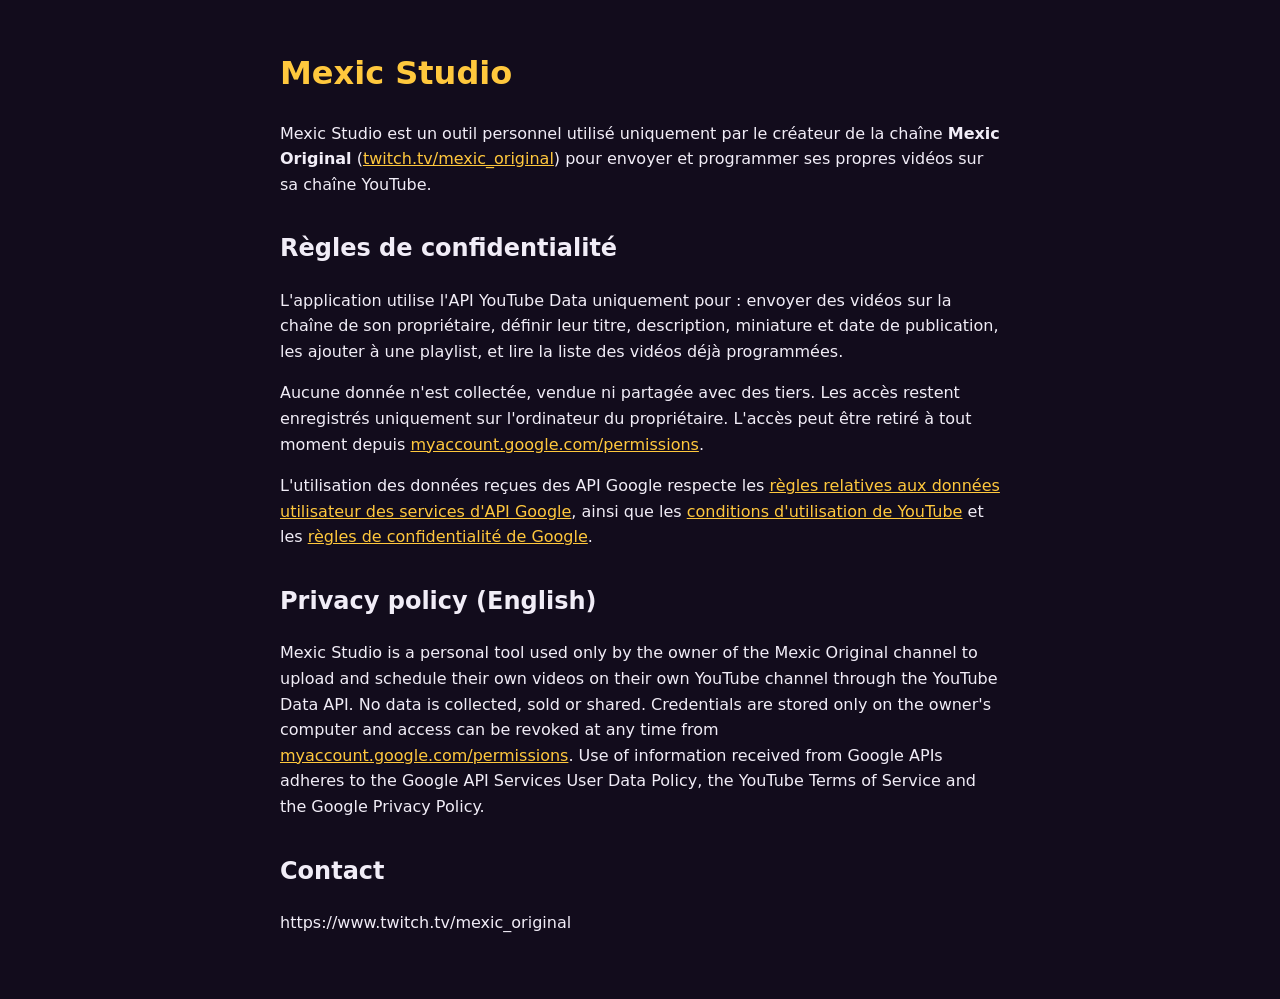
==== index.html @ 648860d4 "Add files via upload" ====
<!doctype html>
<html lang="fr">
<head>
<meta charset="utf-8">
<meta name="viewport" content="width=device-width, initial-scale=1">
<title>Mexic Studio – Confidentialité</title>
<style>
  body { margin: 0; background: #120c1c; color: #f1edf7; font: 16px/1.6 system-ui, sans-serif; }
  main { max-width: 720px; margin: 0 auto; padding: 48px 20px; }
  h1 { color: #FFC83D; margin-top: 0; }
  h2 { margin-top: 32px; }
  a { color: #FFC83D; }
</style>
</head>
<body>
<main>
  <h1>Mexic Studio</h1>
  <p>Mexic Studio est un outil personnel utilisé uniquement par le créateur de la chaîne
     <strong>Mexic Original</strong> (<a href="https://www.twitch.tv/mexic_original">twitch.tv/mexic_original</a>)
     pour envoyer et programmer ses propres vidéos sur sa chaîne YouTube.</p>

  <h2>Règles de confidentialité</h2>
  <p>L'application utilise l'API YouTube Data uniquement pour : envoyer des vidéos sur la chaîne de son propriétaire,
     définir leur titre, description, miniature et date de publication, les ajouter à une playlist,
     et lire la liste des vidéos déjà programmées.</p>
  <p>Aucune donnée n'est collectée, vendue ni partagée avec des tiers. Les accès restent enregistrés
     uniquement sur l'ordinateur du propriétaire. L'accès peut être retiré à tout moment depuis
     <a href="https://myaccount.google.com/permissions">myaccount.google.com/permissions</a>.</p>
  <p>L'utilisation des données reçues des API Google respecte les
     <a href="https://developers.google.com/terms/api-services-user-data-policy">règles relatives aux données utilisateur des services d'API Google</a>,
     ainsi que les <a href="https://www.youtube.com/t/terms">conditions d'utilisation de YouTube</a>
     et les <a href="https://policies.google.com/privacy">règles de confidentialité de Google</a>.</p>

  <h2>Privacy policy (English)</h2>
  <p>Mexic Studio is a personal tool used only by the owner of the Mexic Original channel to upload and schedule
     their own videos on their own YouTube channel through the YouTube Data API. No data is collected, sold or shared.
     Credentials are stored only on the owner's computer and access can be revoked at any time from
     <a href="https://myaccount.google.com/permissions">myaccount.google.com/permissions</a>.
     Use of information received from Google APIs adheres to the Google API Services User Data Policy,
     the YouTube Terms of Service and the Google Privacy Policy.</p>

  <h2>Contact</h2>
  <p>https://www.twitch.tv/mexic_original</p>
</main>
</body>
</html>
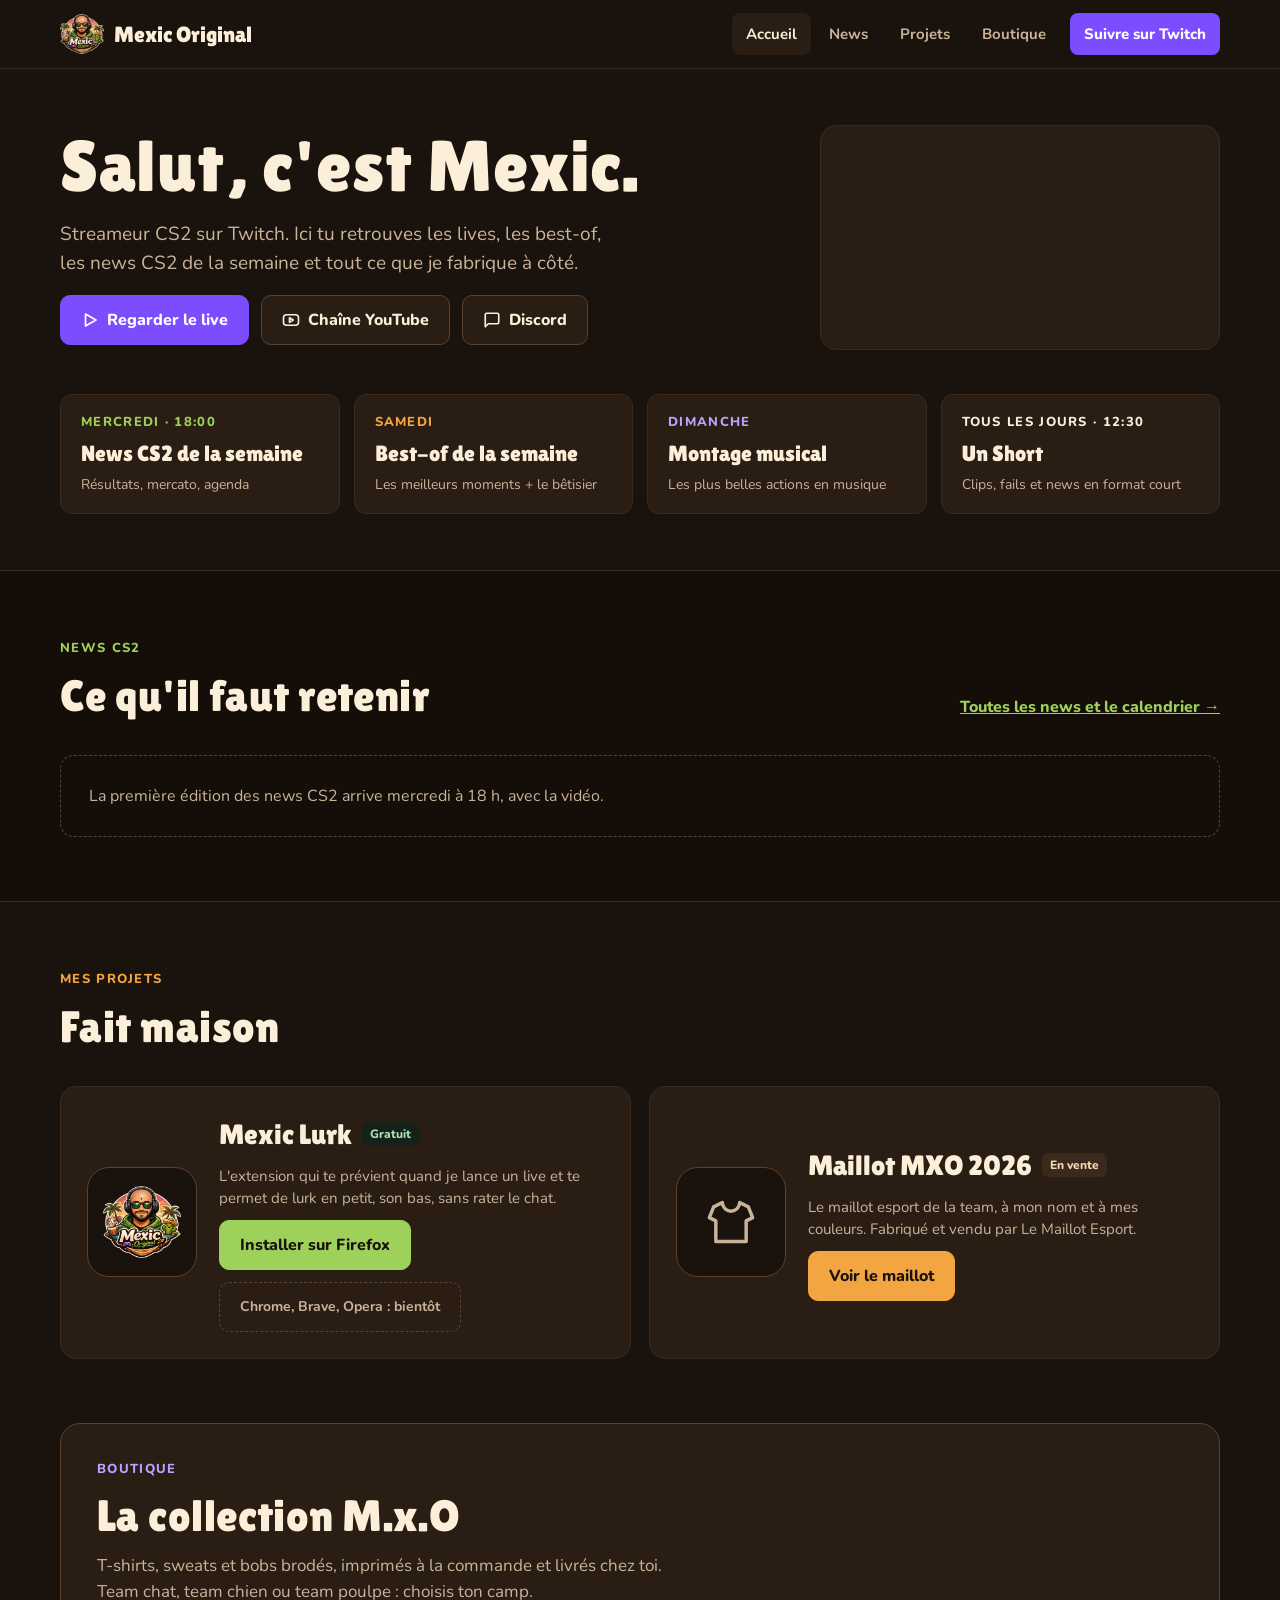
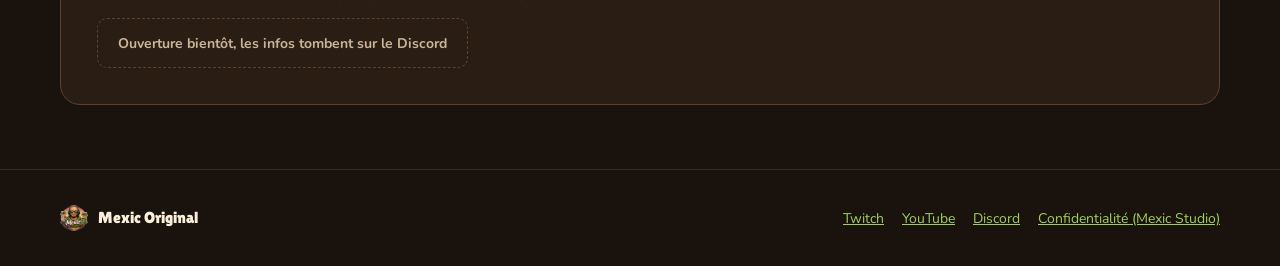
==== commit f2b8c0fc: "Add files via upload" ====
--- a/index.html
+++ b/index.html
@@ -3,44 +3,116 @@
 <head>
 <meta charset="utf-8">
 <meta name="viewport" content="width=device-width, initial-scale=1">
-<title>Mexic Studio – Confidentialité</title>
-<style>
-  body { margin: 0; background: #120c1c; color: #f1edf7; font: 16px/1.6 system-ui, sans-serif; }
-  main { max-width: 720px; margin: 0 auto; padding: 48px 20px; }
-  h1 { color: #FFC83D; margin-top: 0; }
-  h2 { margin-top: 32px; }
-  a { color: #FFC83D; }
-</style>
+<title>Mexic Original – Streameur CS2</title>
+<meta name="description" content="Mexic Original, streameur CS2 sur Twitch : lives, best-of, news CS2 de la semaine, l'extension Mexic Lurk et le maillot MXO.">
+<meta property="og:title" content="Mexic Original – Streameur CS2">
+<meta property="og:description" content="Lives CS2, best-of, news de la semaine et projets maison.">
+<meta property="og:image" content="https://mexic-o.github.io/logo.png">
+<meta property="og:url" content="https://mexic-o.github.io/">
+<meta name="theme-color" content="#1a120c">
+<link rel="icon" href="logo.png">
+<link rel="preconnect" href="https://fonts.googleapis.com">
+<link rel="preconnect" href="https://fonts.gstatic.com" crossorigin>
+<link rel="stylesheet" href="https://fonts.googleapis.com/css2?family=Lilita+One&family=Nunito:wght@400;600;700;800&display=swap">
+<link rel="stylesheet" href="style.css">
 </head>
 <body>
+
+<header>
+<div class="wrap bar">
+<a class="brand" href="./"><img src="logo.png" alt=""><span>Mexic Original</span></a>
+<nav class="main" aria-label="Navigation principale">
+<a href="./" aria-current="page">Accueil</a>
+<a href="news.html">News</a>
+<a href="#projets">Projets</a>
+<a href="#boutique">Boutique</a>
+<a class="cta" href="https://www.twitch.tv/mexic_original">Suivre sur Twitch</a>
+</nav>
+</div>
+</header>
+
 <main>
-  <h1>Mexic Studio</h1>
-  <p>Mexic Studio est un outil personnel utilisé uniquement par le créateur de la chaîne
-     <strong>Mexic Original</strong> (<a href="https://www.twitch.tv/mexic_original">twitch.tv/mexic_original</a>)
-     pour envoyer et programmer ses propres vidéos sur sa chaîne YouTube.</p>
+<div class="wrap hero">
+<div class="hero-txt">
+<h1 class="display">Salut, c'est Mexic.</h1>
+<p>Streameur CS2 sur Twitch. Ici tu retrouves les lives, les best-of, les news CS2 de la semaine et tout ce que je fabrique à côté.</p>
+<div class="btns">
+<a class="btn twitch" href="https://www.twitch.tv/mexic_original"><svg viewBox="0 0 24 24" fill="none" stroke="currentColor" stroke-width="2.2" stroke-linecap="round" stroke-linejoin="round" aria-hidden="true"><polygon points="6 4 20 12 6 20 6 4"/></svg>Regarder le live</a>
+<a class="btn" href="https://www.youtube.com/channel/UCFZEpBjo4Y7z1FBI_n8s4Jg"><svg viewBox="0 0 24 24" fill="none" stroke="currentColor" stroke-width="2.2" stroke-linecap="round" stroke-linejoin="round" aria-hidden="true"><rect x="2" y="5" width="20" height="14" rx="4"/><polygon points="10 9 15 12 10 15 10 9"/></svg>Chaîne YouTube</a>
+<a class="btn" href="https://discord.gg/3bke4ABKT4"><svg viewBox="0 0 24 24" fill="none" stroke="currentColor" stroke-width="2.2" stroke-linecap="round" stroke-linejoin="round" aria-hidden="true"><path d="M21 15a2 2 0 0 1-2 2H7l-4 4V5a2 2 0 0 1 2-2h14a2 2 0 0 1 2 2z"/></svg>Discord</a>
+</div>
+</div>
+<div class="player">
+<iframe src="https://player.twitch.tv/?channel=mexic_original&parent=mexic-o.github.io&muted=true&autoplay=false" title="Live Twitch de Mexic_Original" allowfullscreen></iframe>
+</div>
+</div>
 
-  <h2>Règles de confidentialité</h2>
-  <p>L'application utilise l'API YouTube Data uniquement pour : envoyer des vidéos sur la chaîne de son propriétaire,
-     définir leur titre, description, miniature et date de publication, les ajouter à une playlist,
-     et lire la liste des vidéos déjà programmées.</p>
-  <p>Aucune donnée n'est collectée, vendue ni partagée avec des tiers. Les accès restent enregistrés
-     uniquement sur l'ordinateur du propriétaire. L'accès peut être retiré à tout moment depuis
-     <a href="https://myaccount.google.com/permissions">myaccount.google.com/permissions</a>.</p>
-  <p>L'utilisation des données reçues des API Google respecte les
-     <a href="https://developers.google.com/terms/api-services-user-data-policy">règles relatives aux données utilisateur des services d'API Google</a>,
-     ainsi que les <a href="https://www.youtube.com/t/terms">conditions d'utilisation de YouTube</a>
-     et les <a href="https://policies.google.com/privacy">règles de confidentialité de Google</a>.</p>
+<div class="wrap" aria-label="Planning de la semaine">
+<div class="grid">
+<div class="slot"><span class="kicker" style="color:var(--green)">Mercredi · 18:00</span><b>News CS2 de la semaine</b><span>Résultats, mercato, agenda</span></div>
+<div class="slot"><span class="kicker" style="color:var(--orange)">Samedi</span><b>Best-of de la semaine</b><span>Les meilleurs moments + le bêtisier</span></div>
+<div class="slot"><span class="kicker" style="color:var(--violet)">Dimanche</span><b>Montage musical</b><span>Les plus belles actions en musique</span></div>
+<div class="slot"><span class="kicker">Tous les jours · 12:30</span><b>Un Short</b><span>Clips, fails et news en format court</span></div>
+</div>
+</div>
 
-  <h2>Privacy policy (English)</h2>
-  <p>Mexic Studio is a personal tool used only by the owner of the Mexic Original channel to upload and schedule
-     their own videos on their own YouTube channel through the YouTube Data API. No data is collected, sold or shared.
-     Credentials are stored only on the owner's computer and access can be revoked at any time from
-     <a href="https://myaccount.google.com/permissions">myaccount.google.com/permissions</a>.
-     Use of information received from Google APIs adheres to the Google API Services User Data Policy,
-     the YouTube Terms of Service and the Google Privacy Policy.</p>
+<section class="band" id="news" style="margin-top:56px">
+<div class="wrap">
+<div class="head">
+<div><span class="kicker" style="color:var(--green)">News CS2</span><h2 class="display">Ce qu'il faut retenir</h2></div>
+<a class="more" href="news.html">Toutes les news et le calendrier →</a>
+</div>
+<div class="cards" id="news-accueil"></div>
+</div>
+</section>
 
-  <h2>Contact</h2>
-  <p>https://www.twitch.tv/mexic_original</p>
+<section class="wrap" id="projets">
+<div class="head"><div><span class="kicker" style="color:var(--orange)">Mes projets</span><h2 class="display">Fait maison</h2></div></div>
+<div class="projects">
+<div class="project">
+<div class="icon"><img src="logo.png" alt=""></div>
+<div class="txt">
+<h3>Mexic Lurk <span class="pill">Gratuit</span></h3>
+<p>L'extension qui te prévient quand je lance un live et te permet de lurk en petit, son bas, sans rater le chat.</p>
+<div class="btns">
+<a class="btn green" href="https://addons.mozilla.org/fr/firefox/addon/mexic-lurk/">Installer sur Firefox</a>
+<span class="btn soon">Chrome, Brave, Opera : bientôt</span>
+</div>
+</div>
+</div>
+<div class="project">
+<div class="icon"><svg viewBox="0 0 24 24" fill="none" stroke="currentColor" stroke-width="1.6" stroke-linecap="round" stroke-linejoin="round" aria-hidden="true"><path d="M8 3 4 5 2 10l3 1.5V21h14v-9.5L22 10l-2-5-4-2a4 4 0 0 1-8 0z"/></svg></div>
+<div class="txt">
+<h3>Maillot MXO 2026 <span class="pill o">En vente</span></h3>
+<p>Le maillot esport de la team, à mon nom et à mes couleurs. Fabriqué et vendu par Le Maillot Esport.</p>
+<div class="btns"><a class="btn orange" href="https://lemaillotesport.com/produit/maillot-esport-mxo-2026/">Voir le maillot</a></div>
+</div>
+</div>
+</div>
+</section>
+
+<section class="wrap" id="boutique" style="padding-top:0">
+<div class="shop">
+<span class="kicker" style="color:var(--violet)">Boutique</span>
+<h2 class="display">La collection M.x.O</h2>
+<p>T-shirts, sweats et bobs brodés, imprimés à la commande et livrés chez toi. Team chat, team chien ou team poulpe : choisis ton camp.</p>
+<div class="btns"><span class="btn soon">Ouverture bientôt, les infos tombent sur le Discord</span></div>
+</div>
+</section>
 </main>
+
+<footer>
+<div class="wrap">
+<a class="brand" href="./"><img src="logo.png" alt=""><span>Mexic Original</span></a>
+<nav aria-label="Liens du pied de page">
+<a href="https://www.twitch.tv/mexic_original">Twitch</a>
+<a href="https://www.youtube.com/channel/UCFZEpBjo4Y7z1FBI_n8s4Jg">YouTube</a>
+<a href="https://discord.gg/3bke4ABKT4">Discord</a>
+<a href="confidentialite.html">Confidentialité (Mexic Studio)</a>
+</nav>
+</div>
+</footer>
+
+<script src="news.js"></script>
 </body>
 </html>
--- a/style.css
+++ b/style.css
@@ -0,0 +1,101 @@
+:root{--bg:#1a120c;--bg2:#140d08;--card:#2a1d14;--line:#3a2a1e;--line2:#5a4230;--txt:#fbefd9;--muted:#c9b49a;--ph:#b09a80;--twitch:#7c4dff;--green:#9ed15a;--orange:#f2a541;--violet:#b9a4ff;--red:#d42a3e}
+*{box-sizing:border-box;font-synthesis:none}
+html{scroll-behavior:smooth}
+body{margin:0;background:var(--bg);color:var(--txt);font:16px/1.5 'Nunito',sans-serif}
+a{color:var(--green)}a:hover{color:var(--txt)}
+img{max-width:100%}
+.wrap{max-width:1200px;margin:0 auto;padding:0 20px}
+.display{font-family:'Lilita One',sans-serif;font-weight:400;letter-spacing:.01em}
+.kicker{font-size:13px;font-weight:800;letter-spacing:.1em;text-transform:uppercase}
+
+/* header */
+header{border-bottom:1px solid var(--line)}
+.bar{display:flex;flex-wrap:wrap;align-items:center;justify-content:space-between;gap:10px;padding-top:12px;padding-bottom:12px}
+.brand{display:flex;align-items:center;gap:10px;color:var(--txt);text-decoration:none;min-height:44px}
+.brand img{width:44px;height:44px;object-fit:contain}
+.brand span{font-family:'Lilita One',sans-serif;font-size:22px}
+nav.main{display:flex;flex-wrap:wrap;align-items:center;gap:4px}
+nav.main a{padding:10px 14px;border-radius:8px;color:var(--muted);text-decoration:none;font-weight:700;font-size:15px}
+nav.main a[aria-current=page]{color:var(--txt);background:var(--card)}
+nav.main a:hover{color:var(--txt)}
+nav.main a.cta{background:var(--twitch);color:#fff;font-weight:800;margin-left:6px}
+
+/* buttons */
+.btns{display:flex;flex-wrap:wrap;gap:12px}
+.btn{display:inline-flex;align-items:center;gap:8px;min-height:50px;padding:0 20px;border-radius:10px;text-decoration:none;font-weight:800;font-size:16px;background:var(--card);border:1px solid var(--line2);color:var(--txt)}
+.btn:hover{color:var(--txt);border-color:var(--muted)}
+.btn svg{width:18px;height:18px;flex-shrink:0}
+.btn.twitch{background:var(--twitch);border-color:var(--twitch);color:#fff}
+.btn.green{background:var(--green);border-color:var(--green);color:var(--bg)}
+.btn.orange{background:var(--orange);border-color:var(--orange);color:var(--bg)}
+.btn.soon{border-style:dashed;color:var(--muted);font-weight:700;font-size:14px;cursor:default}
+
+/* hero */
+.hero{display:flex;flex-wrap:wrap;align-items:center;gap:40px;padding-top:56px;padding-bottom:44px}
+.hero-txt{flex:999 1 480px;min-width:0;display:flex;flex-direction:column;gap:18px}
+.hero h1{margin:0;font-size:clamp(44px,8vw,72px);line-height:1}
+.hero p{margin:0;font-size:19px;color:var(--muted);max-width:560px}
+.player{flex:1 1 400px;min-width:0;aspect-ratio:16/9;border-radius:16px;overflow:hidden;background:var(--card);border:1px solid var(--line)}
+.player iframe{width:100%;height:100%;border:0;display:block}
+
+/* planning */
+.grid{display:grid;gap:14px;grid-template-columns:repeat(auto-fit,minmax(min(100%,230px),1fr))}
+.slot{padding:18px 20px;border-radius:12px;background:var(--card);border:1px solid var(--line);display:flex;flex-direction:column;gap:4px}
+.slot b{font-family:'Lilita One',sans-serif;font-weight:400;font-size:22px}
+.slot span:last-child{font-size:14px;color:var(--muted)}
+
+section,section.wrap{padding-top:64px;padding-bottom:64px}
+.band{background:var(--bg2);border-top:1px solid var(--line);border-bottom:1px solid var(--line)}
+.head{display:flex;flex-wrap:wrap;align-items:flex-end;justify-content:space-between;gap:12px;margin-bottom:26px}
+.head h2{margin:4px 0 0;font-size:clamp(32px,5vw,44px)}
+.more{font-weight:800;min-height:44px;display:flex;align-items:center}
+
+/* news cards */
+.cards{display:grid;gap:18px;grid-template-columns:repeat(auto-fit,minmax(min(100%,300px),1fr))}
+.card{border-radius:14px;background:var(--card);border:1px solid var(--line);overflow:hidden;display:flex;flex-direction:column}
+.card .img{aspect-ratio:16/9;background:var(--line);object-fit:cover;width:100%;display:block}
+.card .body{padding:20px;display:flex;flex-direction:column;gap:10px}
+.card h3{margin:0;font-family:'Lilita One',sans-serif;font-weight:400;font-size:24px;line-height:1.15}
+.card p{margin:0;font-size:15px;color:var(--muted)}
+.tags{display:flex;flex-wrap:wrap;gap:8px;align-items:center}
+.tag{font-size:12px;font-weight:800;padding:3px 8px;border-radius:6px;color:var(--bg);background:var(--txt)}
+.tag.resultats{background:var(--green)}.tag.mercato{background:var(--orange)}.tag.maj{background:var(--violet)}.tag.fr{background:var(--txt)}.tag.t{background:var(--line);color:var(--txt)}
+.date{font-size:13px;color:var(--muted)}
+.maps{display:flex;flex-wrap:wrap;gap:8px}
+.maps span{font-size:14px;font-weight:700;padding:6px 10px;border-radius:8px;background:var(--bg);border:1px solid var(--line)}
+.empty{padding:28px;border-radius:14px;border:1px dashed var(--line2);color:var(--muted);font-size:16px}
+
+/* projects */
+.projects{display:grid;gap:18px;grid-template-columns:repeat(auto-fit,minmax(min(100%,360px),1fr))}
+.project{border-radius:16px;background:var(--card);border:1px solid var(--line);padding:26px;display:flex;flex-wrap:wrap;gap:22px;align-items:center}
+.icon{width:110px;height:110px;border-radius:22px;background:var(--bg);border:1px solid var(--line2);display:flex;align-items:center;justify-content:center;flex-shrink:0;color:var(--muted)}
+.icon img{width:78px;height:78px;object-fit:contain}
+.icon svg{width:52px;height:52px}
+.project .txt{flex:1 1 220px;min-width:0;display:flex;flex-direction:column;gap:10px}
+.project h3{margin:0;font-family:'Lilita One',sans-serif;font-weight:400;font-size:28px;display:flex;flex-wrap:wrap;align-items:center;gap:10px}
+.project p{margin:0;font-size:15px;color:var(--muted)}
+.pill{font-family:'Nunito',sans-serif;font-size:12px;font-weight:800;padding:3px 8px;border-radius:6px;background:#172119;color:#a7e3b4}
+.pill.o{background:var(--line);color:#f5d9b0}
+.shop{border-radius:20px;background:var(--card);border:1px solid var(--line2);padding:36px;display:flex;flex-direction:column;gap:14px}
+.shop h2{margin:0;font-size:clamp(32px,5vw,44px);line-height:1.05}
+.shop p{margin:0;font-size:17px;color:var(--muted);max-width:600px}
+
+/* news page */
+.filters{display:flex;flex-wrap:wrap;gap:8px;margin-bottom:24px}
+.filters button{min-height:44px;padding:0 16px;border-radius:999px;font:800 14px 'Nunito',sans-serif;cursor:pointer;background:var(--card);color:var(--txt);border:1px solid var(--line2)}
+.filters button[aria-pressed=true]{background:var(--txt);color:var(--bg);border-color:var(--txt)}
+.cols{display:flex;flex-wrap:wrap;gap:28px;align-items:flex-start}
+.cols .main-col{flex:999 1 560px;min-width:0;display:flex;flex-direction:column;gap:16px}
+.cols aside{flex:1 1 300px;min-width:0;display:flex;flex-direction:column;gap:16px}
+.box{border-radius:16px;background:var(--card);border:1px solid var(--line);padding:22px;display:flex;flex-direction:column;gap:12px}
+.box h2{margin:0;font-family:'Lilita One',sans-serif;font-weight:400;font-size:26px}
+.row{display:flex;align-items:center;justify-content:space-between;gap:10px;padding:12px;border-radius:10px;background:var(--bg)}
+.row b{font-size:15px}.row span{font-size:14px;color:var(--muted);font-weight:700;white-space:nowrap}
+.day{font-size:12px;font-weight:800;color:var(--green);letter-spacing:.08em;text-transform:uppercase;margin-top:4px}
+
+footer{border-top:1px solid var(--line)}
+footer .wrap{display:flex;flex-wrap:wrap;align-items:center;justify-content:space-between;gap:14px;padding-top:26px;padding-bottom:26px;font-size:14px;color:var(--muted)}
+footer nav{display:flex;flex-wrap:wrap;gap:18px}
+footer .brand img{width:28px;height:28px}
+footer .brand span{font-size:16px}
+@media (max-width:560px){nav.main a.cta{margin-left:0}.shop{padding:24px}.project{padding:20px}}
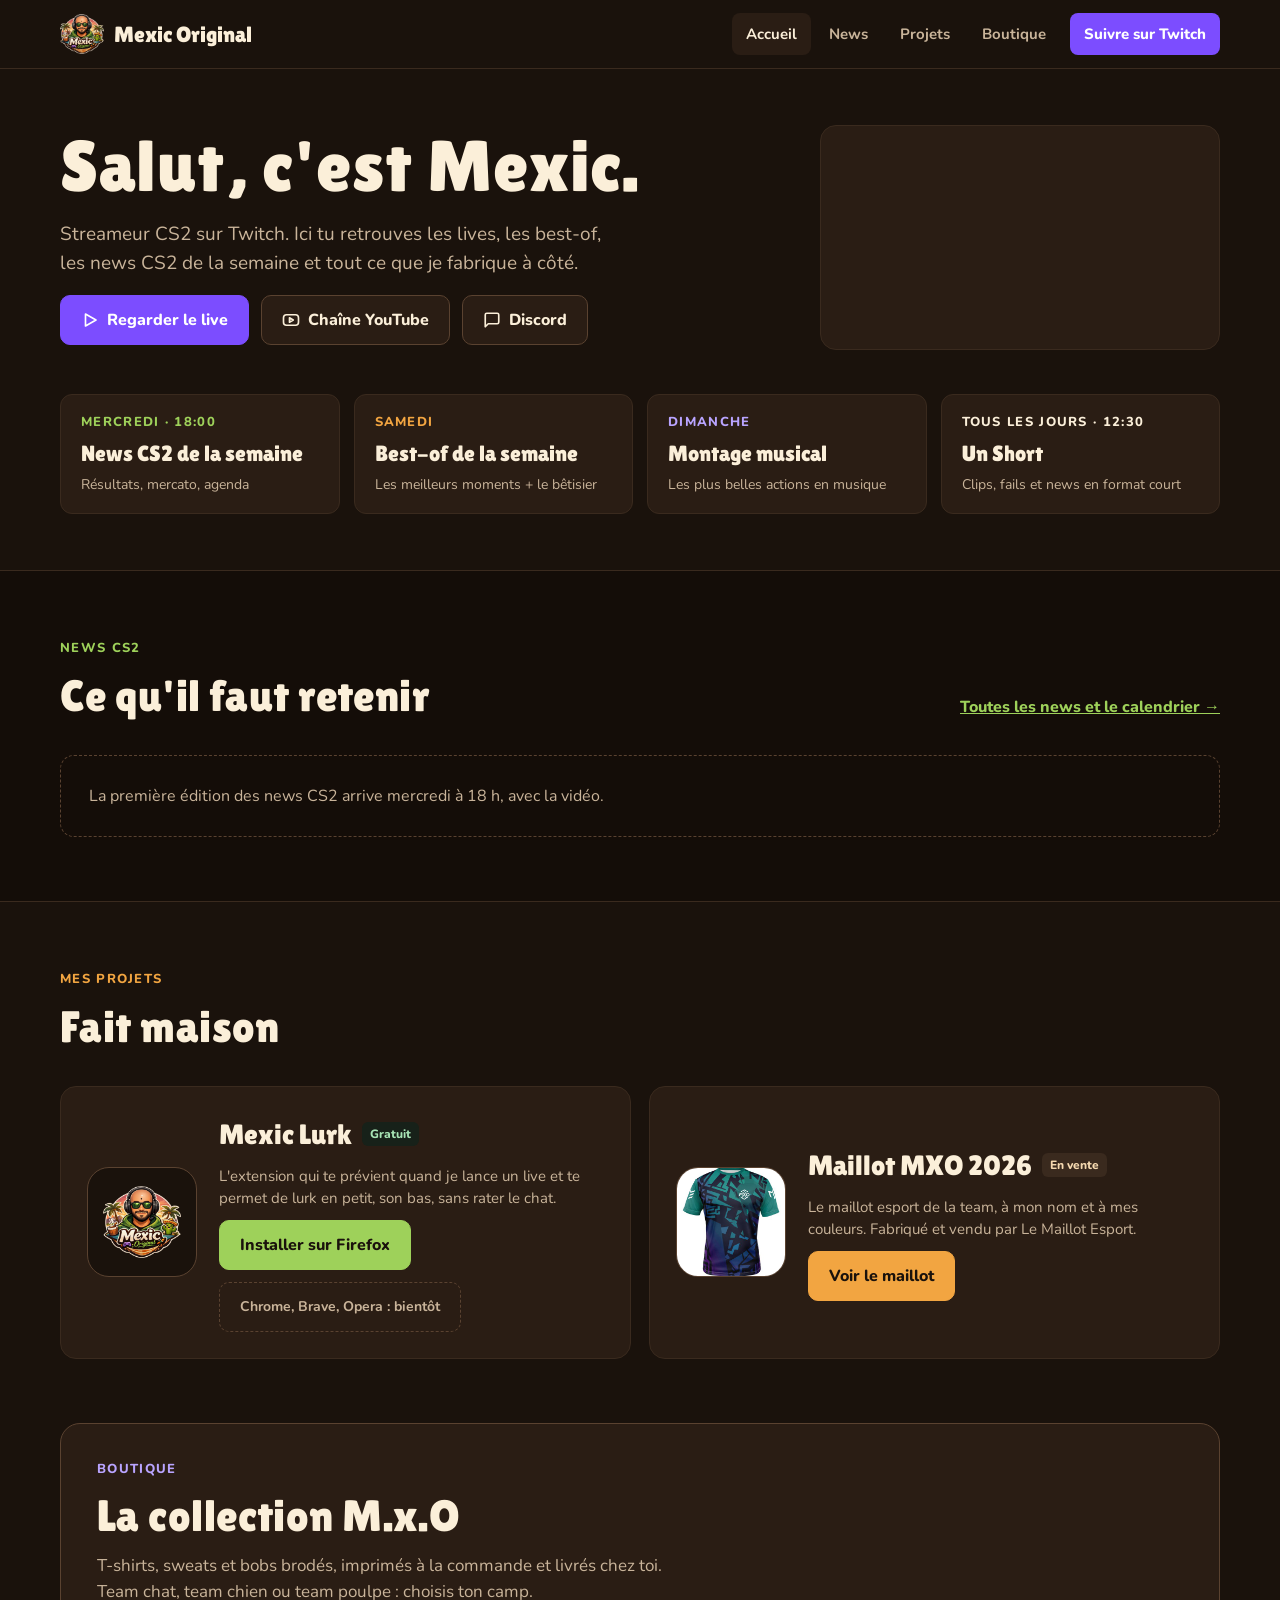
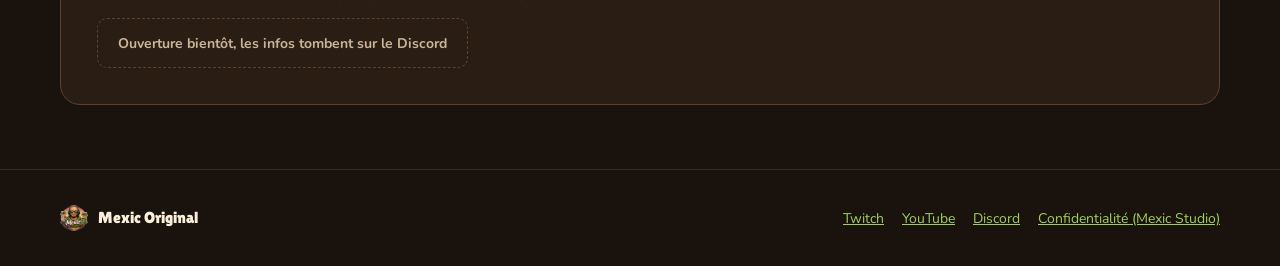
==== commit 17cbf7f1: "Add files via upload" ====
--- a/index.html
+++ b/index.html
@@ -81,7 +81,7 @@
 </div>
 </div>
 <div class="project">
-<div class="icon"><svg viewBox="0 0 24 24" fill="none" stroke="currentColor" stroke-width="1.6" stroke-linecap="round" stroke-linejoin="round" aria-hidden="true"><path d="M8 3 4 5 2 10l3 1.5V21h14v-9.5L22 10l-2-5-4-2a4 4 0 0 1-8 0z"/></svg></div>
+<div class="icon" style="background:#ffffff;overflow:hidden"><img src="maillot.jpg" alt="Maillot MXO 2026" style="width:100%;height:100%;object-fit:cover"></div>
 <div class="txt">
 <h3>Maillot MXO 2026 <span class="pill o">En vente</span></h3>
 <p>Le maillot esport de la team, à mon nom et à mes couleurs. Fabriqué et vendu par Le Maillot Esport.</p>
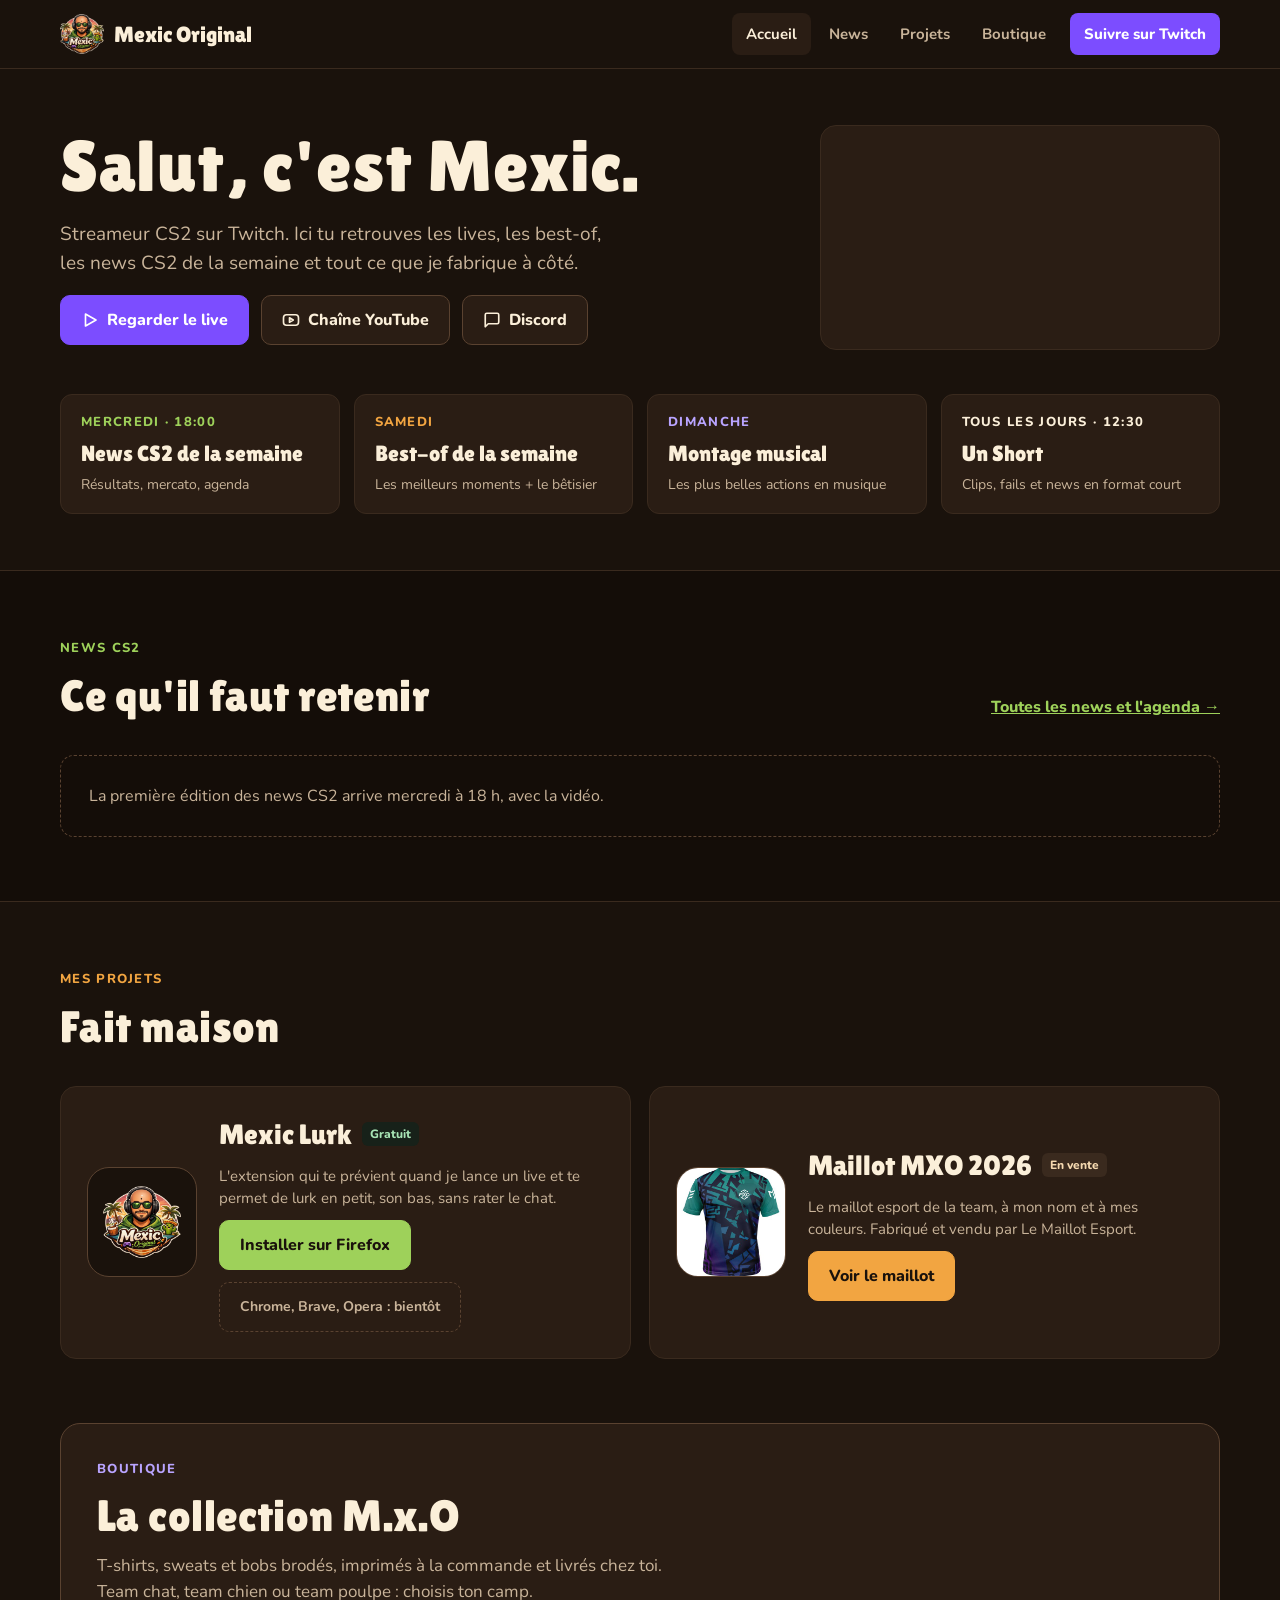
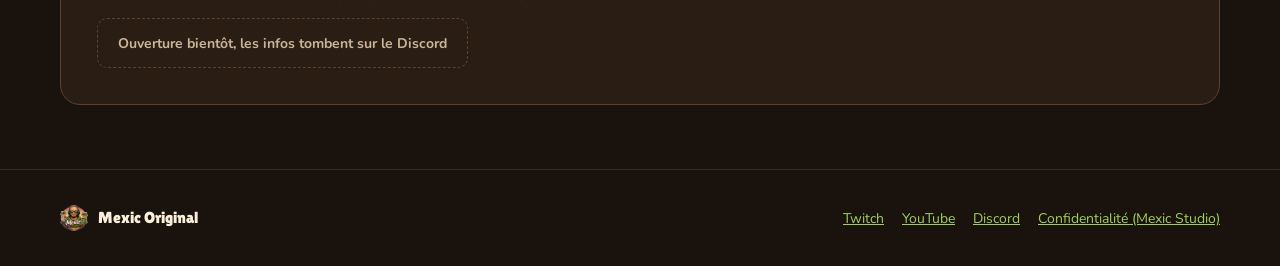
==== commit c8ec56d1: "Add files via upload" ====
--- a/index.html
+++ b/index.html
@@ -60,7 +60,7 @@
 <div class="wrap">
 <div class="head">
 <div><span class="kicker" style="color:var(--green)">News CS2</span><h2 class="display">Ce qu'il faut retenir</h2></div>
-<a class="more" href="news.html">Toutes les news et le calendrier →</a>
+<a class="more" href="news.html">Toutes les news et l'agenda →</a>
 </div>
 <div class="cards" id="news-accueil"></div>
 </div>
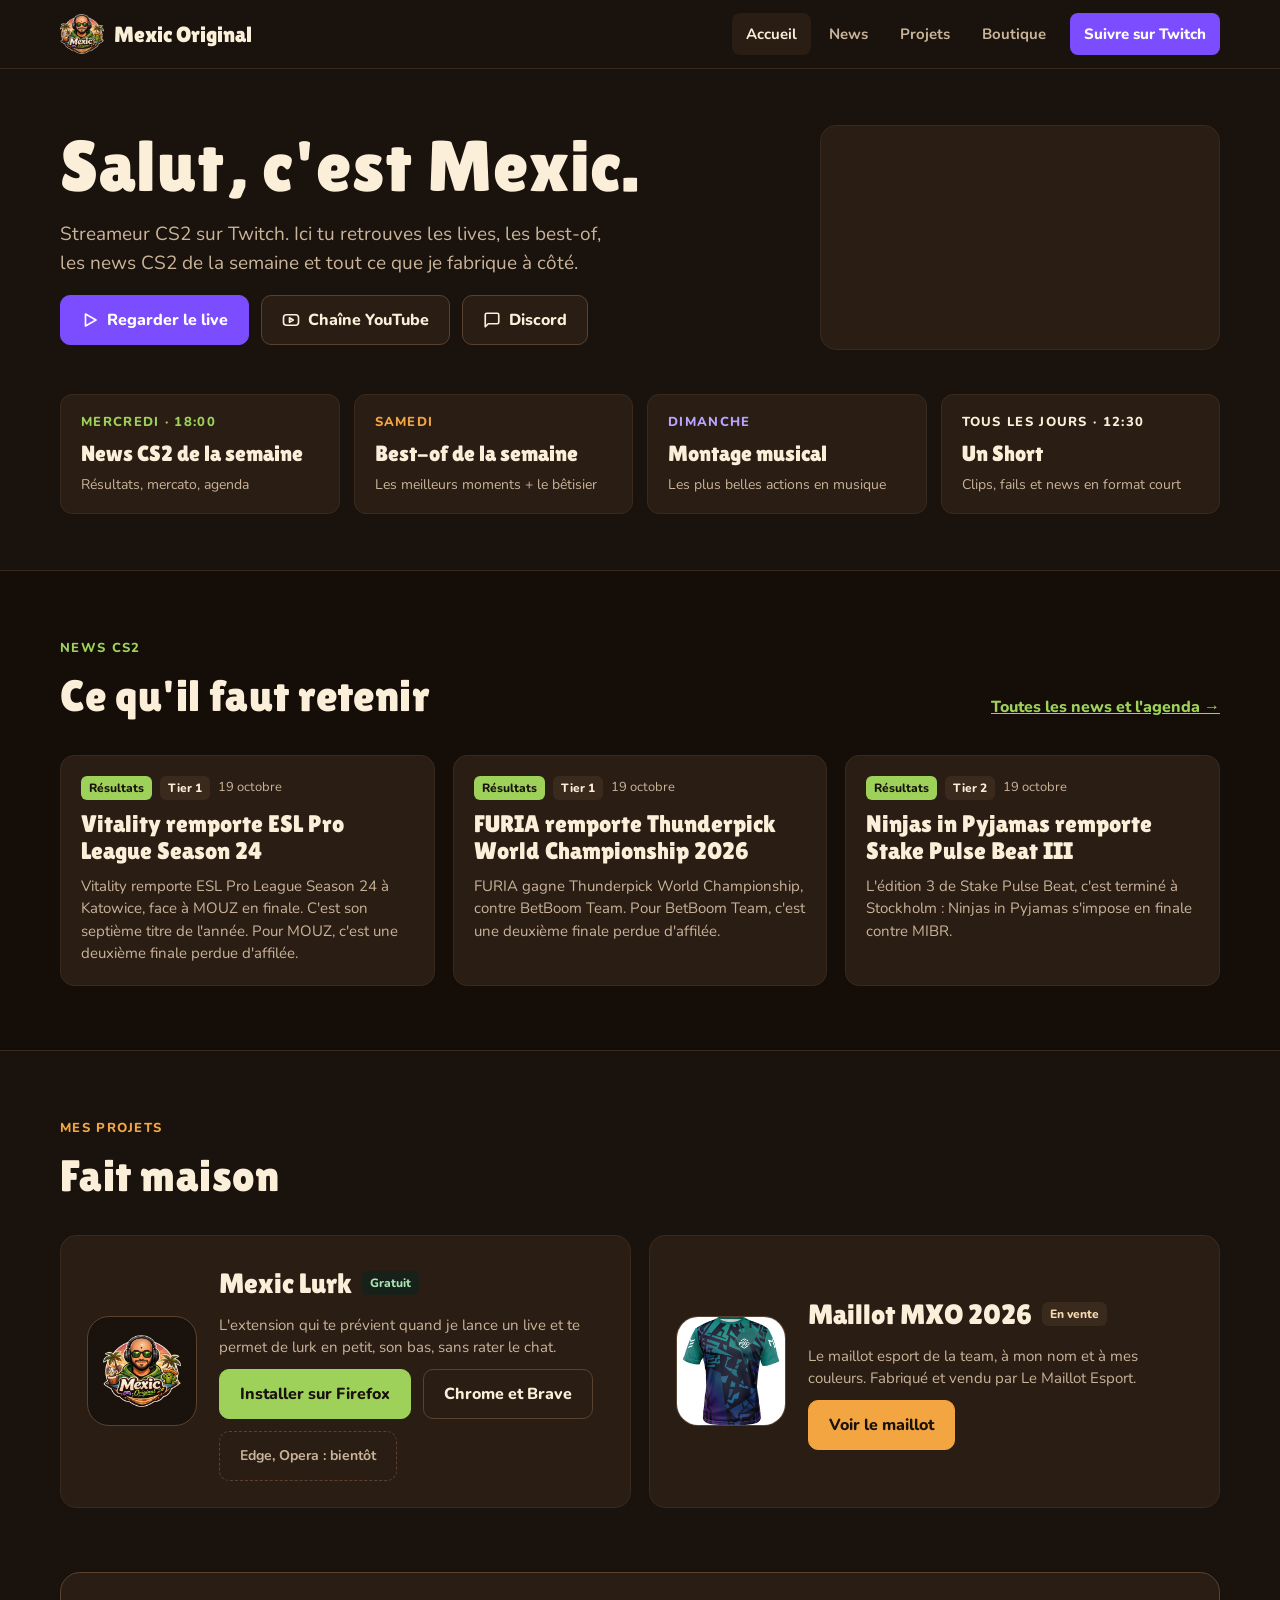
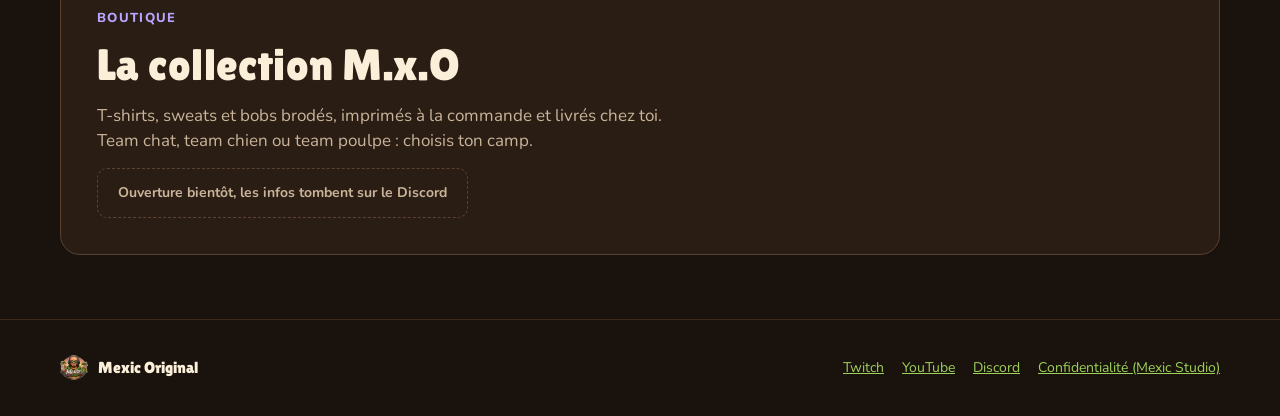
==== commit 7d4b4b48: "Add files via upload" ====
--- a/index.html
+++ b/index.html
@@ -76,7 +76,8 @@
 <p>L'extension qui te prévient quand je lance un live et te permet de lurk en petit, son bas, sans rater le chat.</p>
 <div class="btns">
 <a class="btn green" href="https://addons.mozilla.org/fr/firefox/addon/mexic-lurk/">Installer sur Firefox</a>
-<span class="btn soon">Chrome, Brave, Opera : bientôt</span>
+<a class="btn" href="lurk-chrome.html">Chrome et Brave</a>
+<span class="btn soon">Edge, Opera : bientôt</span>
 </div>
 </div>
 </div>
--- a/style.css
+++ b/style.css
@@ -1,4 +1,5 @@
 :root{--bg:#1a120c;--bg2:#140d08;--card:#2a1d14;--line:#3a2a1e;--line2:#5a4230;--txt:#fbefd9;--muted:#c9b49a;--ph:#b09a80;--twitch:#7c4dff;--green:#9ed15a;--orange:#f2a541;--violet:#b9a4ff;--red:#d42a3e}
+[hidden]{display:none!important}
 *{box-sizing:border-box;font-synthesis:none}
 html{scroll-behavior:smooth}
 body{margin:0;background:var(--bg);color:var(--txt);font:16px/1.5 'Nunito',sans-serif}
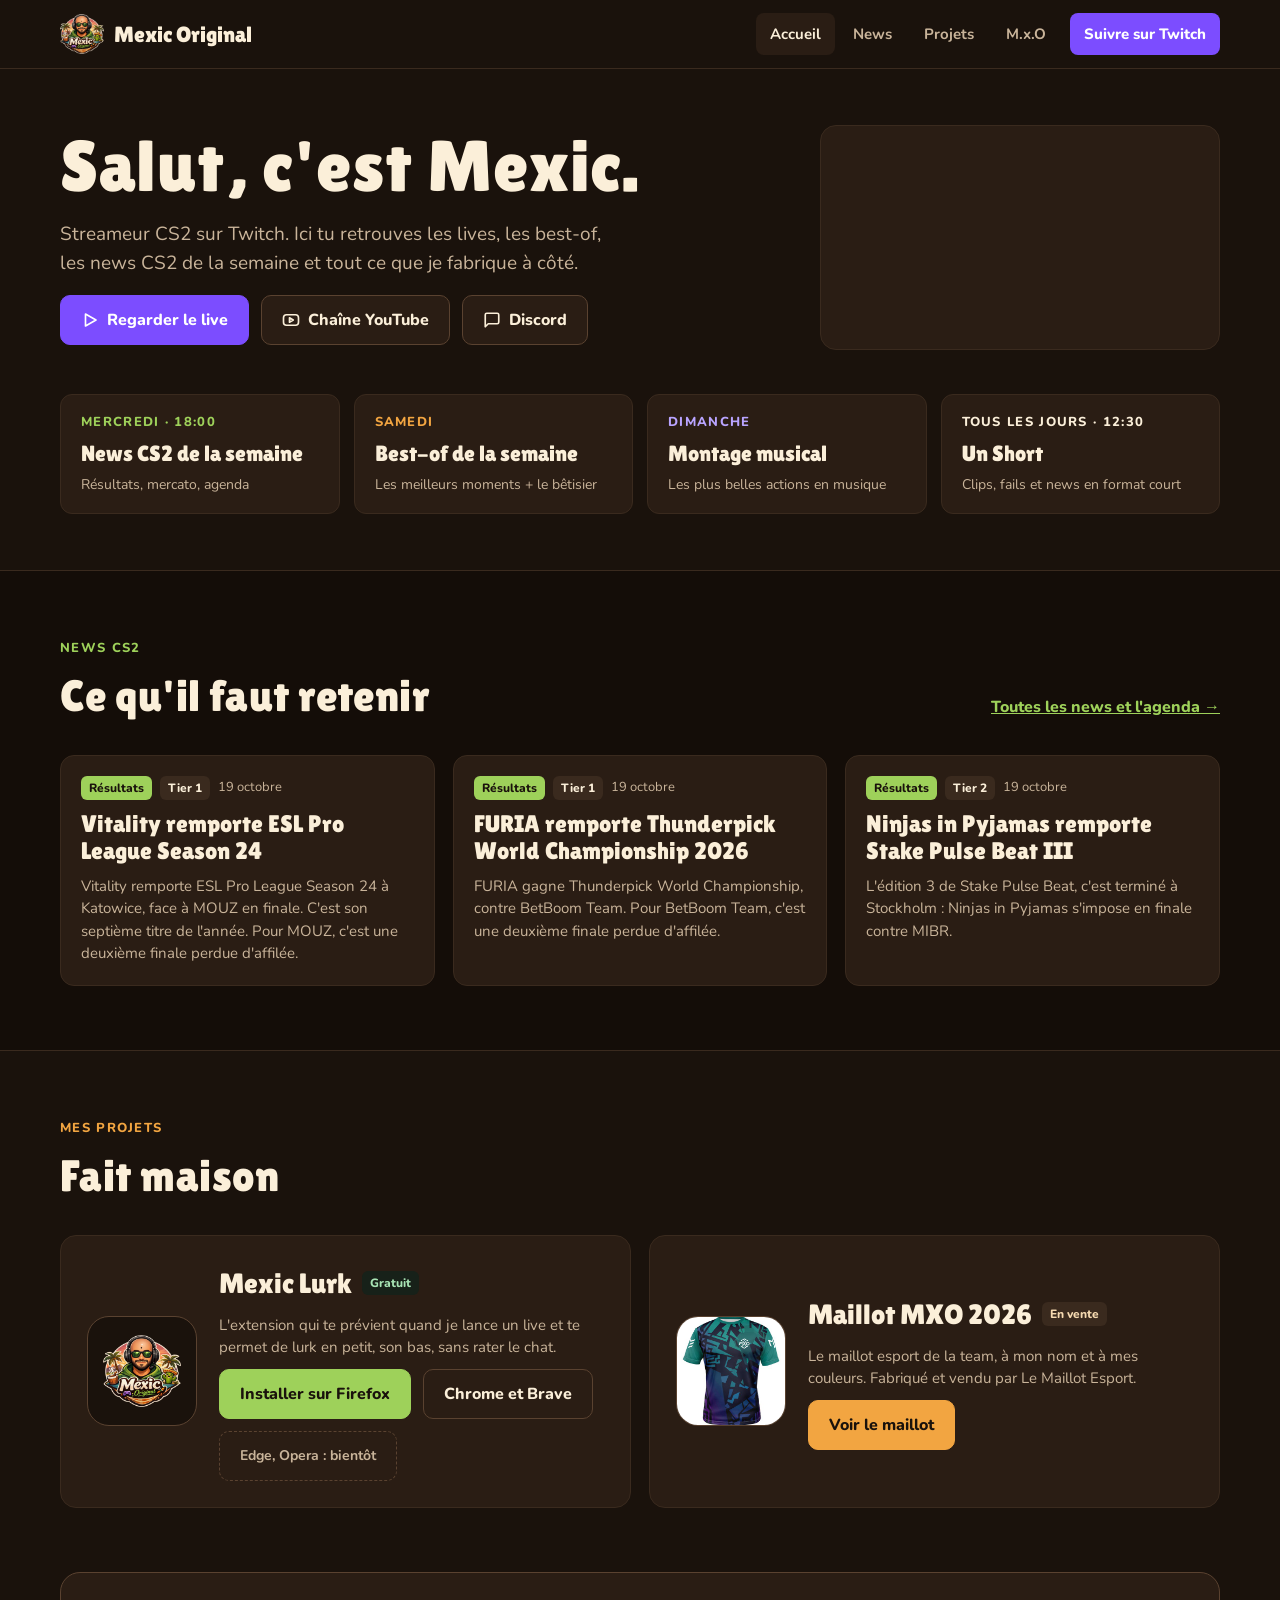
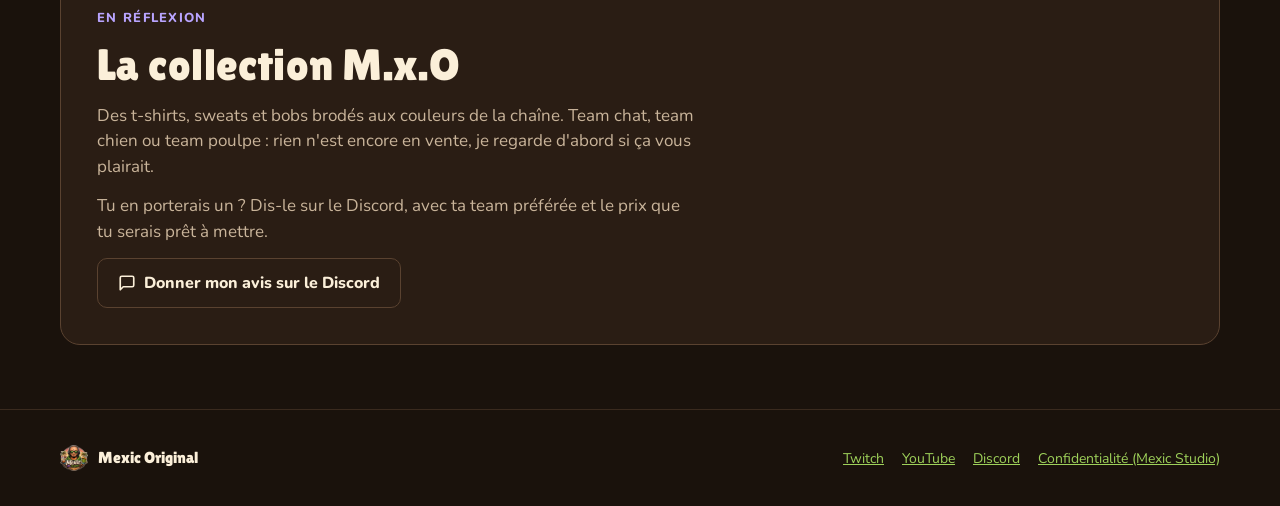
==== commit eb1b83d5: "Add files via upload" ====
--- a/index.html
+++ b/index.html
@@ -25,7 +25,7 @@
 <a href="./" aria-current="page">Accueil</a>
 <a href="news.html">News</a>
 <a href="#projets">Projets</a>
-<a href="#boutique">Boutique</a>
+<a href="#boutique">M.x.O</a>
 <a class="cta" href="https://www.twitch.tv/mexic_original">Suivre sur Twitch</a>
 </nav>
 </div>
@@ -94,10 +94,11 @@
 
 <section class="wrap" id="boutique" style="padding-top:0">
 <div class="shop">
-<span class="kicker" style="color:var(--violet)">Boutique</span>
+<span class="kicker" style="color:var(--violet)">En réflexion</span>
 <h2 class="display">La collection M.x.O</h2>
-<p>T-shirts, sweats et bobs brodés, imprimés à la commande et livrés chez toi. Team chat, team chien ou team poulpe : choisis ton camp.</p>
-<div class="btns"><span class="btn soon">Ouverture bientôt, les infos tombent sur le Discord</span></div>
+<p>Des t-shirts, sweats et bobs brodés aux couleurs de la chaîne. Team chat, team chien ou team poulpe : rien n'est encore en vente, je regarde d'abord si ça vous plairait.</p>
+<p>Tu en porterais un ? Dis-le sur le Discord, avec ta team préférée et le prix que tu serais prêt à mettre.</p>
+<div class="btns"><a class="btn" href="https://discord.gg/3bke4ABKT4"><svg viewBox="0 0 24 24" fill="none" stroke="currentColor" stroke-width="2.2" stroke-linecap="round" stroke-linejoin="round" aria-hidden="true"><path d="M21 15a2 2 0 0 1-2 2H7l-4 4V5a2 2 0 0 1 2-2h14a2 2 0 0 1 2 2z"/></svg>Donner mon avis sur le Discord</a></div>
 </div>
 </section>
 </main>
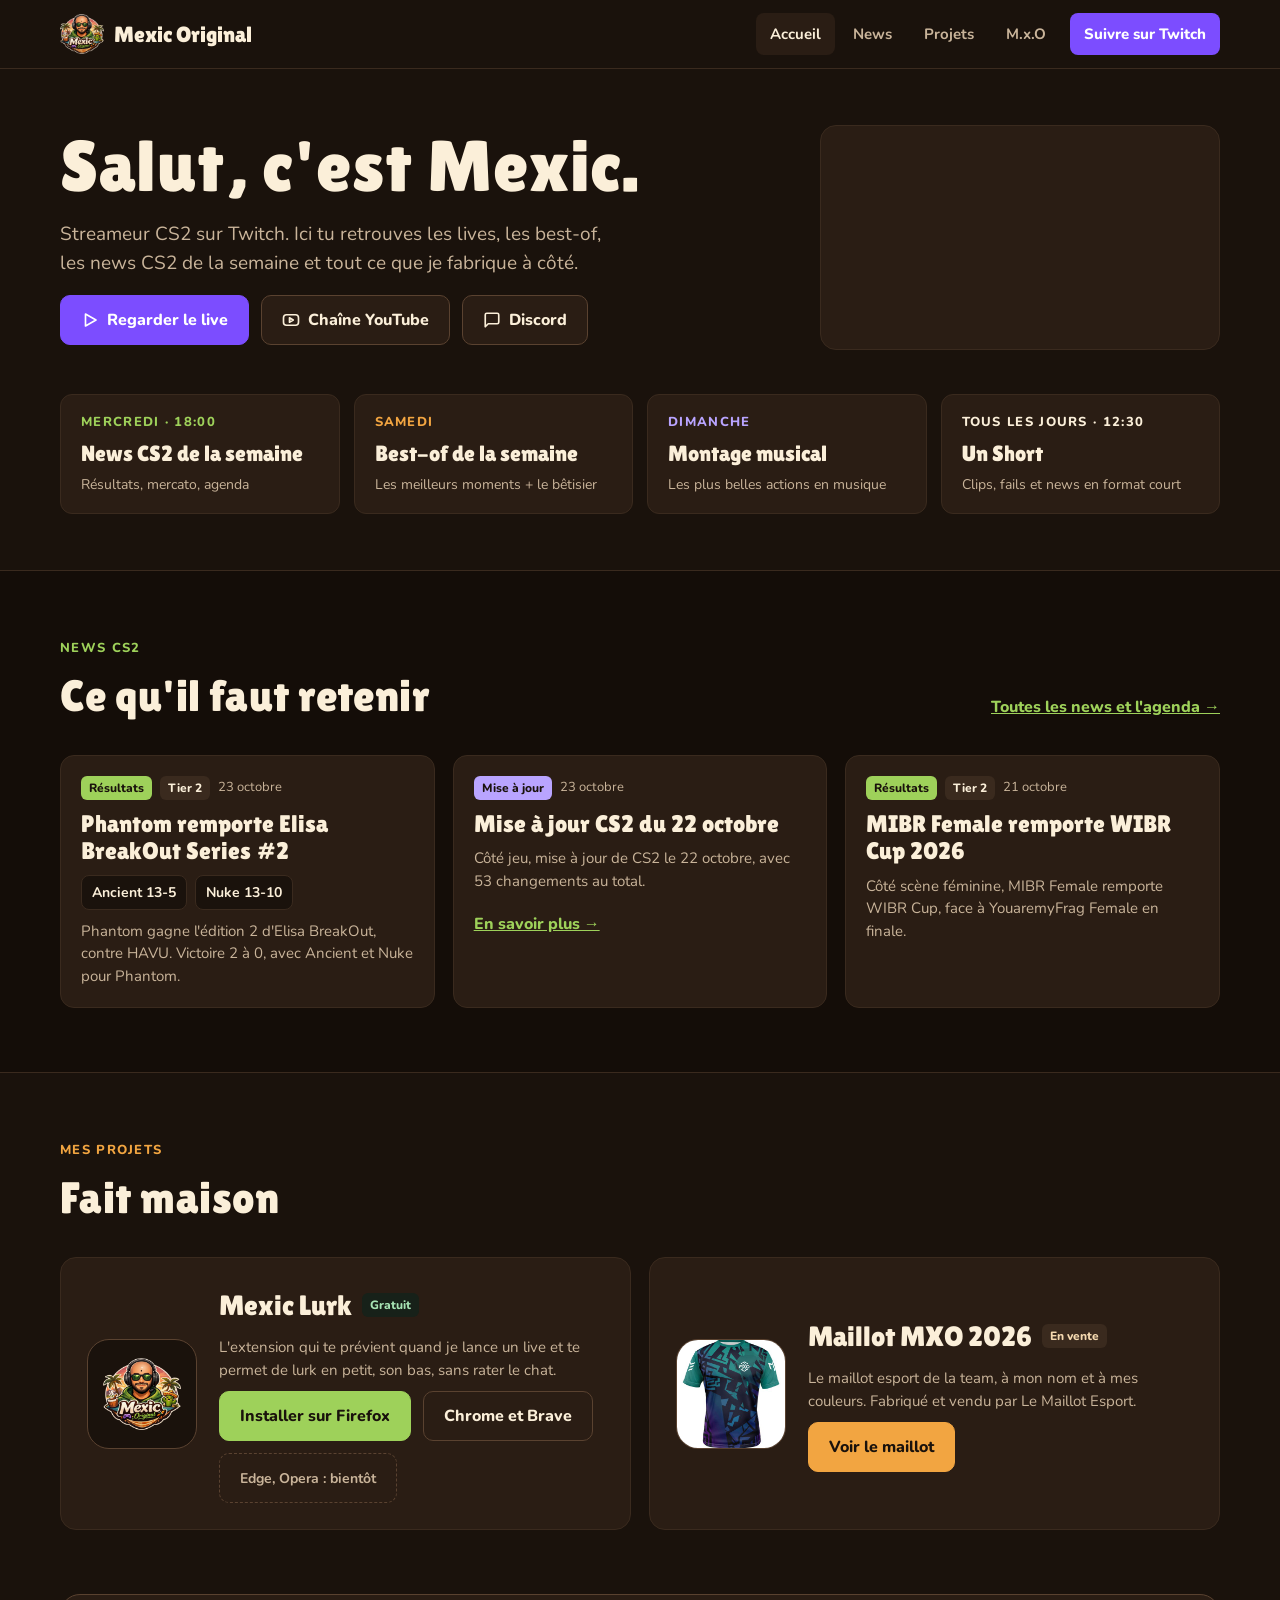
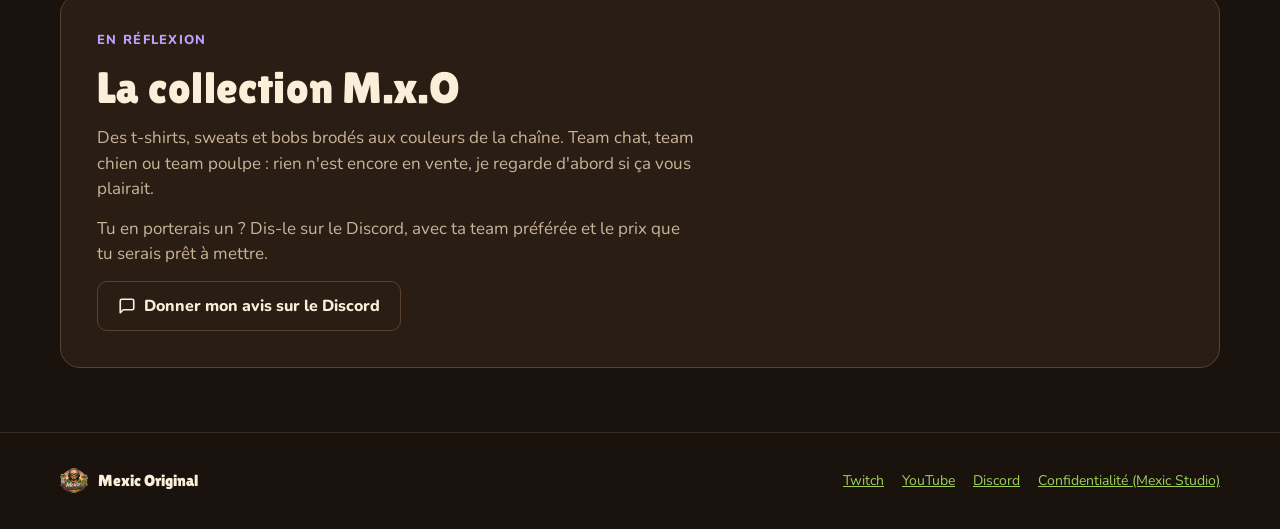
==== commit 023ef8be: "Add files via upload" ====
--- a/index.html
+++ b/index.html
@@ -26,7 +26,7 @@
 <a href="news.html">News</a>
 <a href="#projets">Projets</a>
 <a href="#boutique">M.x.O</a>
-<a class="cta" href="https://www.twitch.tv/mexic_original">Suivre sur Twitch</a>
+<a class="cta" data-lien="twitch" href="https://www.twitch.tv/mexic_original">Suivre sur Twitch</a>
 </nav>
 </div>
 </header>
@@ -37,9 +37,9 @@
 <h1 class="display">Salut, c'est Mexic.</h1>
 <p>Streameur CS2 sur Twitch. Ici tu retrouves les lives, les best-of, les news CS2 de la semaine et tout ce que je fabrique à côté.</p>
 <div class="btns">
-<a class="btn twitch" href="https://www.twitch.tv/mexic_original"><svg viewBox="0 0 24 24" fill="none" stroke="currentColor" stroke-width="2.2" stroke-linecap="round" stroke-linejoin="round" aria-hidden="true"><polygon points="6 4 20 12 6 20 6 4"/></svg>Regarder le live</a>
-<a class="btn" href="https://www.youtube.com/channel/UCFZEpBjo4Y7z1FBI_n8s4Jg"><svg viewBox="0 0 24 24" fill="none" stroke="currentColor" stroke-width="2.2" stroke-linecap="round" stroke-linejoin="round" aria-hidden="true"><rect x="2" y="5" width="20" height="14" rx="4"/><polygon points="10 9 15 12 10 15 10 9"/></svg>Chaîne YouTube</a>
-<a class="btn" href="https://discord.gg/3bke4ABKT4"><svg viewBox="0 0 24 24" fill="none" stroke="currentColor" stroke-width="2.2" stroke-linecap="round" stroke-linejoin="round" aria-hidden="true"><path d="M21 15a2 2 0 0 1-2 2H7l-4 4V5a2 2 0 0 1 2-2h14a2 2 0 0 1 2 2z"/></svg>Discord</a>
+<a class="btn twitch" data-lien="twitch" href="https://www.twitch.tv/mexic_original"><svg viewBox="0 0 24 24" fill="none" stroke="currentColor" stroke-width="2.2" stroke-linecap="round" stroke-linejoin="round" aria-hidden="true"><polygon points="6 4 20 12 6 20 6 4"/></svg>Regarder le live</a>
+<a class="btn" data-lien="youtube" href="https://www.youtube.com/channel/UCFZEpBjo4Y7z1FBI_n8s4Jg"><svg viewBox="0 0 24 24" fill="none" stroke="currentColor" stroke-width="2.2" stroke-linecap="round" stroke-linejoin="round" aria-hidden="true"><rect x="2" y="5" width="20" height="14" rx="4"/><polygon points="10 9 15 12 10 15 10 9"/></svg>Chaîne YouTube</a>
+<a class="btn" data-lien="discord" href="https://discord.gg/3bke4ABKT4"><svg viewBox="0 0 24 24" fill="none" stroke="currentColor" stroke-width="2.2" stroke-linecap="round" stroke-linejoin="round" aria-hidden="true"><path d="M21 15a2 2 0 0 1-2 2H7l-4 4V5a2 2 0 0 1 2-2h14a2 2 0 0 1 2 2z"/></svg>Discord</a>
 </div>
 </div>
 <div class="player">
@@ -48,7 +48,7 @@
 </div>
 
 <div class="wrap" aria-label="Planning de la semaine">
-<div class="grid">
+<div class="grid" id="planning">
 <div class="slot"><span class="kicker" style="color:var(--green)">Mercredi · 18:00</span><b>News CS2 de la semaine</b><span>Résultats, mercato, agenda</span></div>
 <div class="slot"><span class="kicker" style="color:var(--orange)">Samedi</span><b>Best-of de la semaine</b><span>Les meilleurs moments + le bêtisier</span></div>
 <div class="slot"><span class="kicker" style="color:var(--violet)">Dimanche</span><b>Montage musical</b><span>Les plus belles actions en musique</span></div>
@@ -74,19 +74,19 @@
 <div class="txt">
 <h3>Mexic Lurk <span class="pill">Gratuit</span></h3>
 <p>L'extension qui te prévient quand je lance un live et te permet de lurk en petit, son bas, sans rater le chat.</p>
-<div class="btns">
+<div class="btns" id="lurk-btns">
 <a class="btn green" href="https://addons.mozilla.org/fr/firefox/addon/mexic-lurk/">Installer sur Firefox</a>
 <a class="btn" href="lurk-chrome.html">Chrome et Brave</a>
 <span class="btn soon">Edge, Opera : bientôt</span>
 </div>
 </div>
 </div>
-<div class="project">
-<div class="icon" style="background:#ffffff;overflow:hidden"><img src="maillot.jpg" alt="Maillot MXO 2026" style="width:100%;height:100%;object-fit:cover"></div>
+<div class="project" id="maillot">
+<div class="icon" style="background:#ffffff;overflow:hidden"><img id="maillot-img" src="maillot.jpg" alt="Maillot MXO 2026" style="width:100%;height:100%;object-fit:cover"></div>
 <div class="txt">
-<h3>Maillot MXO 2026 <span class="pill o">En vente</span></h3>
-<p>Le maillot esport de la team, à mon nom et à mes couleurs. Fabriqué et vendu par Le Maillot Esport.</p>
-<div class="btns"><a class="btn orange" href="https://lemaillotesport.com/produit/maillot-esport-mxo-2026/">Voir le maillot</a></div>
+<h3 id="maillot-titre">Maillot MXO 2026 <span class="pill o" id="maillot-etiquette">En vente</span></h3>
+<p id="maillot-texte">Le maillot esport de la team, à mon nom et à mes couleurs. Fabriqué et vendu par Le Maillot Esport.</p>
+<div class="btns"><a class="btn orange" id="maillot-btn" href="https://lemaillotesport.com/produit/maillot-esport-mxo-2026/">Voir le maillot</a></div>
 </div>
 </div>
 </div>
@@ -94,11 +94,11 @@
 
 <section class="wrap" id="boutique" style="padding-top:0">
 <div class="shop">
-<span class="kicker" style="color:var(--violet)">En réflexion</span>
-<h2 class="display">La collection M.x.O</h2>
-<p>Des t-shirts, sweats et bobs brodés aux couleurs de la chaîne. Team chat, team chien ou team poulpe : rien n'est encore en vente, je regarde d'abord si ça vous plairait.</p>
-<p>Tu en porterais un ? Dis-le sur le Discord, avec ta team préférée et le prix que tu serais prêt à mettre.</p>
-<div class="btns"><a class="btn" href="https://discord.gg/3bke4ABKT4"><svg viewBox="0 0 24 24" fill="none" stroke="currentColor" stroke-width="2.2" stroke-linecap="round" stroke-linejoin="round" aria-hidden="true"><path d="M21 15a2 2 0 0 1-2 2H7l-4 4V5a2 2 0 0 1 2-2h14a2 2 0 0 1 2 2z"/></svg>Donner mon avis sur le Discord</a></div>
+<span class="kicker" style="color:var(--violet)" id="boutique-etiquette">En réflexion</span>
+<h2 class="display" id="boutique-titre">La collection M.x.O</h2>
+<p class="boutique-txt">Des t-shirts, sweats et bobs brodés aux couleurs de la chaîne. Team chat, team chien ou team poulpe : rien n'est encore en vente, je regarde d'abord si ça vous plairait.</p>
+<p class="boutique-txt">Tu en porterais un ? Dis-le sur le Discord, avec ta team préférée et le prix que tu serais prêt à mettre.</p>
+<div class="btns" id="boutique-btns"><a class="btn" id="boutique-btn" href="https://discord.gg/3bke4ABKT4"><svg viewBox="0 0 24 24" fill="none" stroke="currentColor" stroke-width="2.2" stroke-linecap="round" stroke-linejoin="round" aria-hidden="true"><path d="M21 15a2 2 0 0 1-2 2H7l-4 4V5a2 2 0 0 1 2-2h14a2 2 0 0 1 2 2z"/></svg>Donner mon avis sur le Discord</a></div>
 </div>
 </section>
 </main>
@@ -107,14 +107,15 @@
 <div class="wrap">
 <a class="brand" href="./"><img src="logo.png" alt=""><span>Mexic Original</span></a>
 <nav aria-label="Liens du pied de page">
-<a href="https://www.twitch.tv/mexic_original">Twitch</a>
-<a href="https://www.youtube.com/channel/UCFZEpBjo4Y7z1FBI_n8s4Jg">YouTube</a>
-<a href="https://discord.gg/3bke4ABKT4">Discord</a>
+<a data-lien="twitch" href="https://www.twitch.tv/mexic_original">Twitch</a>
+<a data-lien="youtube" href="https://www.youtube.com/channel/UCFZEpBjo4Y7z1FBI_n8s4Jg">YouTube</a>
+<a data-lien="discord" href="https://discord.gg/3bke4ABKT4">Discord</a>
 <a href="confidentialite.html">Confidentialité (Mexic Studio)</a>
 </nav>
 </div>
 </footer>
 
 <script src="news.js"></script>
+<script src="site.js"></script>
 </body>
 </html>
